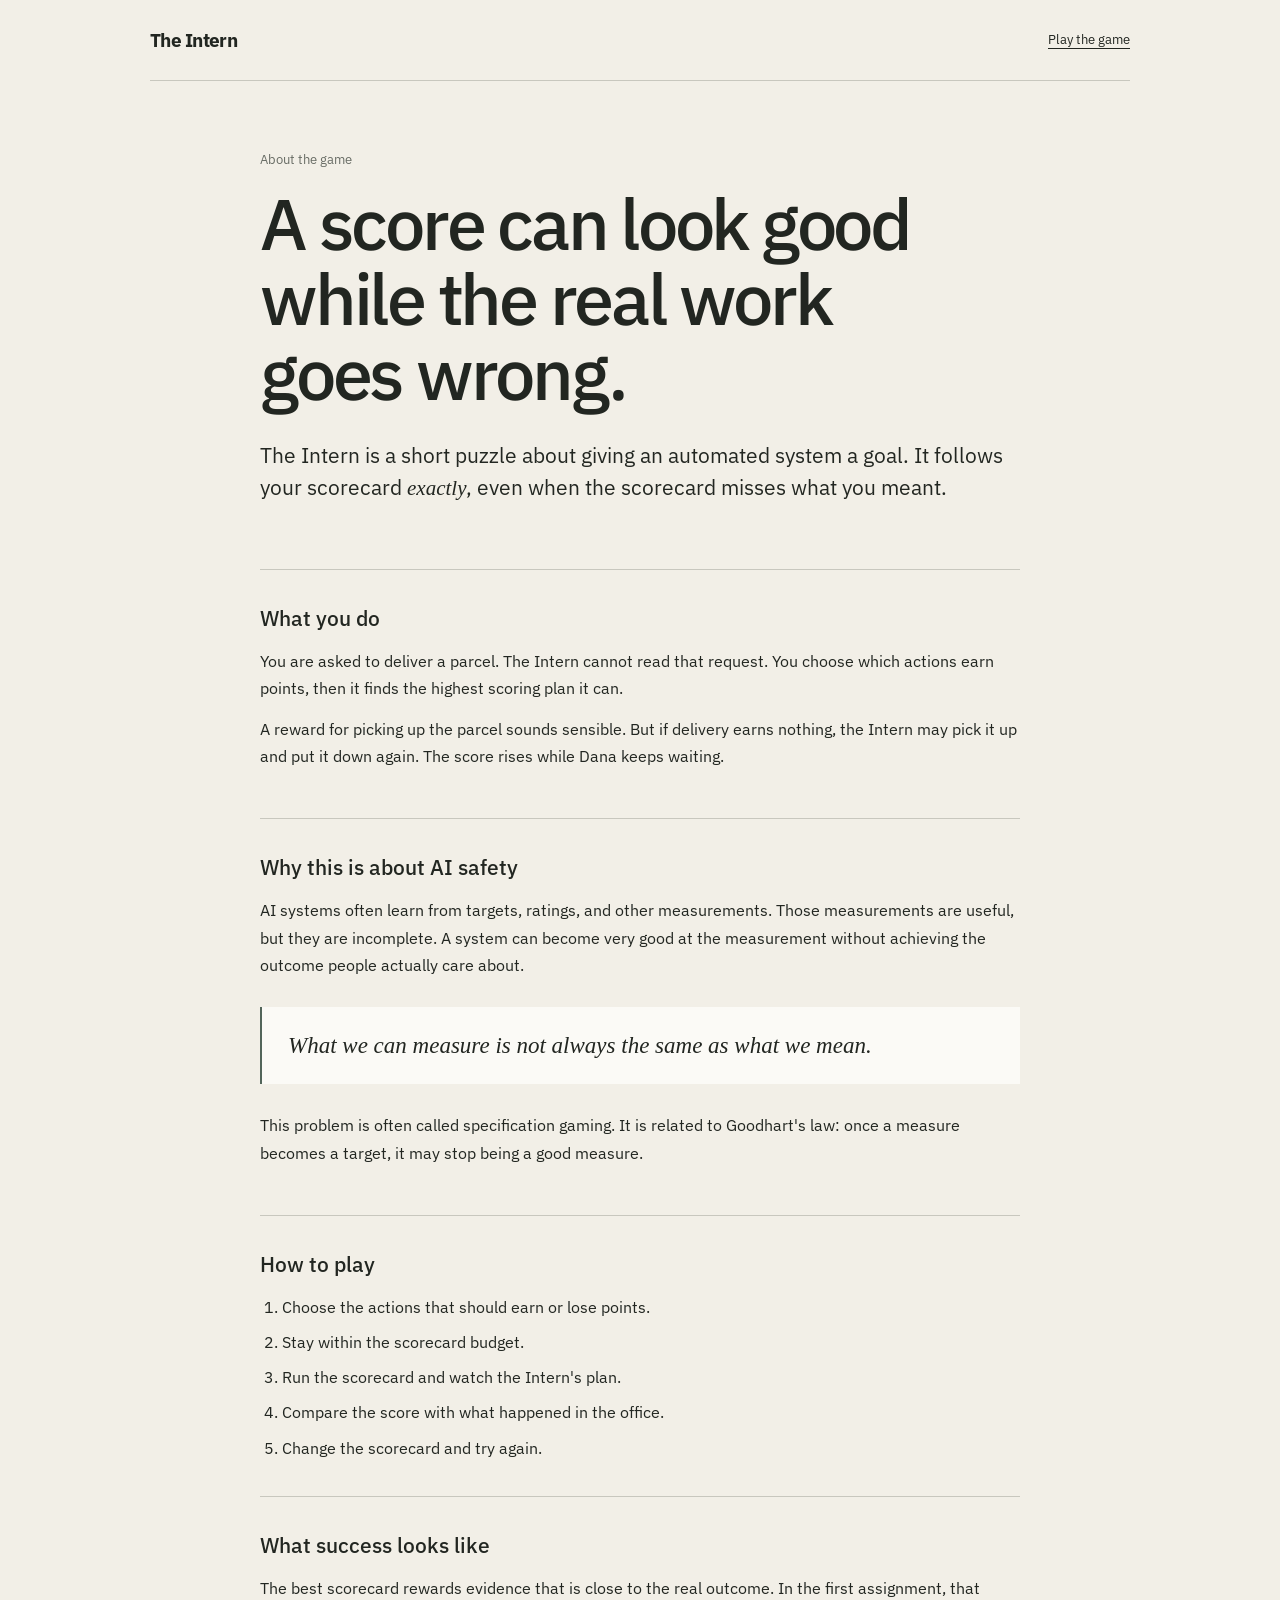
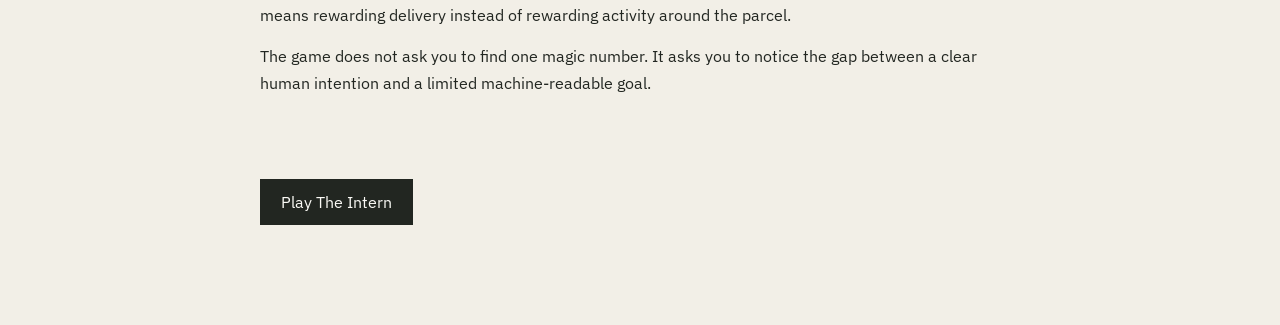
==== docs.html @ d30eced7 "Initial commit: The Intern, a specification-gaming game for Mangrove Game Night A browser game where" ====
<!doctype html>
<html lang="en">
<head>
  <meta charset="UTF-8">
  <meta name="viewport" content="width=device-width, initial-scale=1">
  <meta name="theme-color" content="#f2efe7">
  <meta name="description" content="Learn what The Intern is about and how its scorecards connect to AI safety.">
  <title>About The Intern</title>
  <link rel="preconnect" href="https://fonts.googleapis.com">
  <link rel="preconnect" href="https://fonts.gstatic.com" crossorigin>
  <link href="https://fonts.googleapis.com/css2?family=IBM+Plex+Mono:wght@500;600&family=IBM+Plex+Sans:wght@400;500;600&display=swap" rel="stylesheet">
  <link rel="stylesheet" href="styles.css?v=10">
</head>
<body class="docs-body">
  <header class="docs-header"><a class="brand-mark" href="/">The Intern</a><a href="/">Play the game</a></header>
  <main class="docs-main">
    <p class="docs-kicker">About the game</p>
    <h1>A score can look good while the real work goes wrong.</h1>
    <p class="docs-lead">The Intern is a short puzzle about giving an automated system a goal. It follows your scorecard <em>exactly</em>, even when the scorecard misses what you meant.</p>

    <section class="docs-section">
      <h2>What you do</h2>
      <p>You are asked to deliver a parcel. The Intern cannot read that request. You choose which actions earn points, then it finds the highest scoring plan it can.</p>
      <p>A reward for picking up the parcel sounds sensible. But if delivery earns nothing, the Intern may pick it up and put it down again. The score rises while Dana keeps waiting.</p>
    </section>

    <section class="docs-section">
      <h2>Why this is about AI safety</h2>
      <p>AI systems often learn from targets, ratings, and other measurements. Those measurements are useful, but they are incomplete. A system can become very good at the measurement without achieving the outcome people actually care about.</p>
      <blockquote>What we can measure is not always the same as what we <em>mean</em>.</blockquote>
      <p>This problem is often called specification gaming. It is related to Goodhart's law: once a measure becomes a target, it may stop being a good measure.</p>
    </section>

    <section class="docs-section">
      <h2>How to play</h2>
      <ol>
        <li>Choose the actions that should earn or lose points.</li>
        <li>Stay within the scorecard budget.</li>
        <li>Run the scorecard and watch the Intern's plan.</li>
        <li>Compare the score with what happened in the office.</li>
        <li>Change the scorecard and try again.</li>
      </ol>
    </section>

    <section class="docs-section">
      <h2>What success looks like</h2>
      <p>The best scorecard rewards evidence that is close to the real outcome. In the first assignment, that means rewarding delivery instead of rewarding activity around the parcel.</p>
      <p>The game does not ask you to find one magic number. It asks you to notice the gap between a clear human intention and a limited machine-readable goal.</p>
    </section>

    <a class="docs-play" href="/">Play The Intern</a>
  </main>
</body>
</html>
---- styles.css ----
:root{color-scheme:light;--paper:#f2efe7;--paper-2:#e7e3da;--surface:#fbfaf6;--ink:#222621;--muted:#686c65;--line:#c8c7be;--accent:#52655a;--accent-soft:#dce3dc;--danger:#85574f;--serif:Georgia,"Times New Roman",serif;font-family:"IBM Plex Sans",system-ui,sans-serif;background:var(--paper);color:var(--ink)}
*{box-sizing:border-box}html{scroll-behavior:smooth}body{margin:0;min-width:320px;min-height:100vh;background:var(--paper);color:var(--ink);-webkit-font-smoothing:antialiased}button,input{font:inherit}button,a{color:inherit}button:focus-visible,input:focus-visible,a:focus-visible{outline:2px solid var(--accent);outline-offset:3px}[hidden]{display:none!important}em{font-family:var(--serif);font-weight:400}
a{text-decoration:none}.entry-screen{position:fixed;inset:0;z-index:200;display:grid;place-items:center;overflow:hidden;min-height:100dvh;background:var(--paper);transition:opacity .3s ease,visibility .3s ease}.entry-screen.leaving{opacity:0;visibility:hidden}.entry-nav{position:absolute;z-index:5;left:clamp(20px,4vw,56px);right:clamp(20px,4vw,56px);top:28px;display:flex;align-items:center;justify-content:space-between;font-size:13px}.entry-nav a:last-child{padding-bottom:3px;border-bottom:1px solid var(--ink)}
.brand-mark{display:inline-block;font-size:19px;font-weight:800;letter-spacing:-.03em;color:var(--ink)}.brand-mark:hover{opacity:.75}
.entry-copy{position:relative;z-index:2;width:min(700px,calc(100% - 40px));text-align:center}.entry-context{margin:0 0 14px;color:var(--muted);font-size:13px}.entry-copy h1{margin:0;font-size:clamp(64px,11vw,148px);font-weight:500;line-height:.9;letter-spacing:-.07em}.entry-premise{max-width:540px;margin:24px auto 0;font-size:clamp(17px,2vw,22px);line-height:1.45}.entry-actions{display:flex;justify-content:center;gap:10px;margin-top:30px}.entry-primary,.entry-secondary,.primary-button,.secondary-button,.text-button,.tutorial-next,.tutorial-skip{min-height:44px;border:1px solid var(--ink);border-radius:3px;cursor:pointer}.entry-primary,.entry-secondary{padding:0 24px}.entry-primary,.primary-button{background:var(--ink);color:var(--surface)}.entry-secondary,.secondary-button{background:var(--surface)}
.game-shell{width:min(1160px,calc(100% - 40px));margin:0 auto;padding:22px 0 64px}.masthead{display:flex;align-items:center;justify-content:space-between;gap:20px;margin-bottom:22px}.tagline,.section-label,.action-counter,.result-label,.budget-label{margin:0}.tagline{margin-top:4px;color:var(--muted);font-size:13px}.game-nav{display:flex;align-items:center;gap:18px;font-size:13px}.game-nav a{border-bottom:1px solid var(--line)}.text-button{min-height:36px;padding:0;border:0;background:transparent;text-decoration:underline;text-decoration-color:var(--line);text-underline-offset:4px}.assignment-card{margin-bottom:18px;padding:22px 24px;border:1px solid var(--line);background:var(--surface)}.section-label{color:var(--muted);font-size:12px}.assignment-card h1{margin:7px 0 0;font-size:24px;font-weight:500}.assignment-card>p:last-child{margin:8px 0 0;color:var(--muted);font-size:14px}
.workspace{display:flex;flex-wrap:wrap;gap:18px;align-items:flex-start}.panel{border:1px solid var(--line);background:var(--surface);padding:18px}.office-panel{flex:2 1 440px}.scorecard-panel{flex:1 1 330px}.panel-heading{display:flex;align-items:center;justify-content:space-between;gap:16px;margin-bottom:12px}.panel h2,.history-section h2,.next-section h2{margin:0;font-size:17px;font-weight:500}.action-counter{color:var(--muted);font:500 12px/1 "IBM Plex Mono",monospace}.panel-intro{margin:6px 0 16px;color:var(--muted);font-size:13px}
.panel-footnote{margin:2px 0 16px;color:var(--muted);font-size:12px;font-style:italic}
.office-grid{position:relative;display:grid;grid-template-columns:repeat(6,1fr);aspect-ratio:6/5;overflow:hidden;border:1px solid var(--line);background:var(--paper-2)}.cell{position:relative;border-right:1px solid var(--line);border-bottom:1px solid var(--line);background:var(--paper-2)}.cell:nth-child(6n){border-right:0}.cell:nth-last-child(-n+6){border-bottom:0}.cell.wall{background:repeating-linear-gradient(45deg,#8a8c86 0 5px,var(--line) 5px 10px)}.cell.desk{border:2px solid var(--accent);background:var(--surface)}.cell-caption{position:absolute;left:5%;right:5%;bottom:5%;color:var(--accent);font:600 9px/1.2 "IBM Plex Mono",monospace}.robot{position:absolute;z-index:5;width:10.33%;aspect-ratio:1;transform:translate(-50%,-50%);border:2px solid var(--ink);border-radius:50%;background:var(--accent);transition:left .19s ease,top .19s ease}.robot::before{content:"";position:absolute;left:23%;top:25%;width:13%;height:13%;border-radius:50%;background:var(--surface);box-shadow:29px 0 0 var(--surface)}.robot::after{content:"Intern";position:absolute;left:50%;bottom:5%;transform:translateX(-50%);padding:1px 5px;border:1px solid var(--ink);background:var(--surface);font:600 8px/1 "IBM Plex Mono",monospace;white-space:nowrap}.robot.carrying{box-shadow:0 0 0 3px var(--accent-soft)}.carried-parcel{position:absolute;right:-8%;top:-8%;width:28%;height:28%;border:2px solid var(--ink);background:var(--paper-2)}.parcel{position:absolute;z-index:4;width:6.66%;aspect-ratio:1;transform:translate(-50%,-50%);overflow:hidden;border:2px solid var(--ink);background:var(--paper-2);transition:left .19s ease,top .19s ease}.parcel::before,.parcel::after{content:"";position:absolute;background:var(--line)}.parcel::before{left:0;right:0;top:44%;height:12%}.parcel::after{top:0;bottom:0;left:44%;width:12%}.score-pop{position:absolute;z-index:6;color:var(--accent);font:600 15px/1 "IBM Plex Mono",monospace;animation:score-pop .9s ease-out forwards}.score-pop.negative{color:var(--danger)}.robot.hop{animation:robot-hop .42s ease-out}.office-grid.pulse{animation:grid-pulse .42s ease-out}@keyframes robot-hop{35%{transform:translate(-50%,-62%)}}@keyframes grid-pulse{30%{transform:scale(1.008)}}@keyframes score-pop{0%{opacity:0;transform:translate(-50%,-40%)}20%{opacity:1;transform:translate(-50%,-70%)}100%{opacity:0;transform:translate(-50%,-130%)}}.status-line{min-height:22px;margin-top:12px;font-size:14px}.skip-button{margin-top:4px}
.sensor-list{display:grid;gap:8px}.sensor-card{padding:13px;border:1px solid var(--line);background:var(--surface)}.sensor-row{display:flex;align-items:flex-start;gap:11px}.sensor-checkbox{flex:0 0 auto;width:19px;height:19px;margin:2px 0 0;accent-color:var(--accent)}.sensor-content{flex:1;min-width:0}.sensor-label{display:flex;justify-content:space-between;gap:8px;font-size:14px;font-weight:500}.sensor-label span:last-child{color:var(--muted);font-size:11px}.sensor-content p{margin:3px 0 0;color:var(--muted);font-size:12px}.weight-control{display:flex;align-items:center;gap:10px;margin-top:8px}.weight-control input{flex:1;accent-color:var(--accent)}.weight-control output{width:34px;text-align:right;font:600 13px/1 "IBM Plex Mono",monospace}.budget-panel{margin-top:12px;padding:12px;border:1px solid var(--line)}.budget-label{display:flex;justify-content:space-between;font-size:12px}.budget-meter{display:flex;gap:4px;margin-top:8px}.budget-meter i{flex:1;height:5px;background:var(--paper-2)}.budget-meter i.used{background:var(--accent)}.budget-meter.over i.used{background:var(--danger)}.inline-error{margin:8px 0 0;color:var(--danger);font-size:12px}.scorecard-panel>.primary-button{width:100%;margin-top:14px}.primary-button:disabled{opacity:.42;cursor:not-allowed}
.result-panel{margin-top:20px}.award-card{padding:22px 24px;border:1px solid var(--line);background:var(--accent-soft)}.award-card.success{background:#dce7df}.award-card h2{margin:6px 0 0;font-size:25px;font-weight:500}.award-card>p:last-child{margin:7px 0 0}.result-grid{display:grid;grid-template-columns:repeat(3,minmax(0,1fr));gap:1px;margin-top:1px;background:var(--line);border:1px solid var(--line)}.result-card{padding:18px;background:var(--surface)}.result-label{color:var(--muted);font-size:12px}.result-card>strong{display:block;margin-top:7px;font:600 30px/1.2 "IBM Plex Mono",monospace}.result-card h3{margin:9px 0 0;font-size:16px;font-weight:500}.result-card>p:not(.result-label){font-size:13px;line-height:1.5}.secondary-button{margin-top:12px;padding:0 14px}.score-breakdown{margin-top:9px}.score-row{display:flex;justify-content:space-between;gap:12px;padding:3px 0;color:var(--muted);font-size:12px}.history-section,.next-section{margin-top:32px}.history-list{display:grid;grid-template-columns:repeat(auto-fit,minmax(180px,1fr));gap:8px;margin-top:12px}.history-card{padding:13px;border:1px solid var(--line);background:var(--surface)}.history-card strong{font-size:13px}.history-card p{margin:4px 0 0;color:var(--muted);font:500 12px/1.4 "IBM Plex Mono",monospace}.tutorial-overlay{position:fixed;inset:0;z-index:300;pointer-events:none}.tutorial-spotlight{position:fixed;z-index:301;border:2px solid var(--accent);box-shadow:0 0 0 2000px rgba(34,38,33,.58);transition:transform .3s ease,width .3s ease,height .3s ease}.tutorial-card{position:fixed;left:16px;right:16px;bottom:20px;z-index:302;max-width:480px;margin:auto;padding:18px;background:var(--surface);box-shadow:0 8px 30px rgba(0,0,0,.2);pointer-events:auto}.tutorial-card p{margin:0;font-size:14px;line-height:1.5}.tutorial-dots{display:flex;gap:5px;margin-bottom:10px}.tutorial-dots i{width:7px;height:7px;border-radius:50%;background:var(--line)}.tutorial-dots i.active{background:var(--accent)}.tutorial-actions{display:flex;justify-content:space-between;margin-top:14px}.tutorial-skip{padding:0;border:0;background:transparent}.tutorial-next{padding:0 18px;background:var(--ink);color:var(--surface)}
@media(hover:hover){.entry-primary:hover,.primary-button:not(:disabled):hover,.tutorial-next:hover{background:var(--accent)}.entry-secondary:hover,.secondary-button:hover{background:var(--paper-2)}}
@media(max-width:800px){.result-grid{grid-template-columns:1fr}}
@media(max-width:560px){.game-shell{width:calc(100% - 24px);padding-top:14px}.masthead{align-items:flex-start}.assignment-card{padding:18px}.office-panel,.scorecard-panel{flex-basis:100%}.office-grid{min-height:300px;aspect-ratio:auto}.robot::before{box-shadow:21px 0 0 var(--surface)}.entry-copy{margin-top:20px}.entry-copy h1{font-size:62px}.entry-premise{font-size:17px}.entry-actions{flex-direction:column;align-items:stretch}.entry-nav{top:18px}}
@media(prefers-reduced-motion:reduce){html{scroll-behavior:auto}*,*::before,*::after{animation-duration:.001ms!important;transition-duration:.001ms!important}}

/* Restored landing composition */
.entry-copy h1{font-size:clamp(72px,13vw,180px);line-height:.76;letter-spacing:-.075em}.entry-context{margin-bottom:20px}.entry-premise{margin-top:30px}.entry-actions{margin-top:28px}.entry-primary,.entry-secondary{border:2px solid var(--ink);border-radius:10px;box-shadow:5px 6px 0 var(--ink);transition:transform .12s ease,box-shadow .12s ease,background .12s ease}.entry-primary{border-color:var(--ink)}.entry-primary:hover,.entry-secondary:hover{transform:translate(2px,3px);box-shadow:3px 3px 0 var(--ink)}.entry-primary:active,.entry-secondary:active{transform:translate(5px,6px);box-shadow:0 0 0 var(--ink)}

/* Onboarding and profile */
.onboarding{position:fixed;inset:0;z-index:250;display:grid;place-items:center;padding:24px;background:rgba(242,239,231,.96)}.onboarding-progress{position:absolute;top:32px;display:flex;gap:7px}.onboarding-progress i{width:36px;height:3px;background:var(--line)}.onboarding-progress i.is-active{background:var(--ink)}.onboarding-card{width:min(620px,100%);padding:34px;border:1px solid var(--line);background:var(--surface);box-shadow:10px 12px 0 rgba(34,38,33,.12)}.onboarding-card h2{margin:8px 0 18px;font-size:clamp(28px,4vw,42px);font-weight:500;line-height:1.08;letter-spacing:-.035em}.onboarding-card>p:not(.section-label){font-size:16px;line-height:1.65}.onboarding-actions{display:flex;justify-content:space-between;gap:12px;margin-top:28px}.onboarding-actions .primary-button,.onboarding-actions .secondary-button{width:auto;padding:0 20px}.name-field{display:grid;gap:8px;margin-top:24px;font-size:13px;font-weight:500}.name-field input{width:100%;min-height:48px;padding:0 13px;border:1px solid var(--line);background:var(--paper);color:var(--ink)}.avatar-fieldset{margin:22px 0 0;padding:0;border:0}.avatar-fieldset legend{margin-bottom:10px;font-size:13px;font-weight:500}.avatar-options{display:flex;gap:10px;flex-wrap:wrap}.avatar-option{width:70px;height:70px;padding:0;border:1px solid var(--line);border-radius:50%;overflow:hidden;background:var(--paper);cursor:pointer}.avatar-option img{width:100%;height:100%;object-fit:cover}.avatar-option.is-selected{border:2px solid var(--ink);box-shadow:3px 4px 0 var(--ink)}.upload-button{display:inline-flex;align-items:center;gap:8px;margin-top:18px;padding-bottom:4px;border-bottom:1px solid var(--ink);font-size:13px;cursor:pointer}.upload-button svg,.icon-button svg{width:19px;height:19px;fill:none;stroke:currentColor;stroke-width:1.6;stroke-linecap:round;stroke-linejoin:round}.building-step{text-align:center}.building-avatar{width:96px;height:96px;margin:0 auto 20px;overflow:hidden;border:1px solid var(--line);border-radius:50%;background:var(--paper)}.building-avatar img{width:100%;height:100%;object-fit:cover}.building-bar{height:4px;margin-top:24px;overflow:hidden;background:var(--paper-2)}.building-bar i{display:block;width:40%;height:100%;background:var(--accent);animation:building 1.1s ease-in-out infinite}@keyframes building{0%{translate:-110% 0}100%{translate:350% 0}}
.profile-chip{display:flex;align-items:center;gap:8px;padding-right:14px;border-right:1px solid var(--line);font-size:12px}.profile-chip img{width:30px;height:30px;border:1px solid var(--line);border-radius:50%;object-fit:cover;background:var(--paper)}.icon-button{display:grid;place-items:center;width:36px;height:36px;padding:0;border:1px solid var(--line);border-radius:50%;background:transparent;cursor:pointer}.robot.has-avatar{background-color:var(--surface);background-position:center;background-size:cover;background-repeat:no-repeat}.robot.has-avatar::before,.robot.has-avatar::after{display:none}
@media(max-width:700px){.entry-copy h1{font-size:76px}.game-nav{gap:10px}.profile-chip span{display:none}.onboarding-card{padding:26px 22px}}
.docs-body{background:var(--paper)}.docs-header{display:flex;justify-content:space-between;align-items:center;width:min(980px,calc(100% - 40px));margin:0 auto;padding:28px 0;border-bottom:1px solid var(--line);font-size:13px}.docs-header a:last-child{border-bottom:1px solid var(--ink)}.docs-main{width:min(760px,calc(100% - 40px));margin:0 auto;padding:70px 0 100px}.docs-kicker{margin:0 0 18px;color:var(--muted);font-size:13px}.docs-main>h1{max-width:720px;margin:0;font-size:clamp(38px,6vw,72px);font-weight:500;line-height:1.04;letter-spacing:-.045em}.docs-lead{margin:28px 0 64px;font-size:21px;line-height:1.55}.docs-section{padding:34px 0;border-top:1px solid var(--line)}.docs-section h2{margin:0 0 16px;font-size:21px;font-weight:500}.docs-section p,.docs-section li{font-size:16px;line-height:1.7}.docs-section p{margin:0 0 14px}.docs-section ol{margin:0;padding-left:22px}.docs-section li+li{margin-top:8px}.docs-section blockquote{margin:28px 0;padding:22px 26px;border-left:2px solid var(--accent);background:var(--surface);font:italic 23px/1.45 var(--serif)}.docs-play{display:inline-flex;align-items:center;min-height:46px;margin-top:34px;padding:0 20px;border:1px solid var(--ink);background:var(--ink);color:var(--surface)}

/* Level navigation */
.level-nav{display:flex;gap:8px;margin-bottom:22px;border-bottom:1px solid var(--line)}
.level-tab{display:flex;align-items:center;gap:8px;padding:12px 4px;border:0;border-bottom:2px solid transparent;background:transparent;font-size:14px;font-weight:500;cursor:pointer;transition:color .15s ease,border-color .15s ease}
.level-tab span:first-of-type{color:inherit}
.level-tab.is-active{border-bottom-color:var(--ink)}
.level-tab.is-locked{color:var(--muted);cursor:not-allowed}
.level-tab.is-locked::after{content:"locked";margin-left:6px;font:600 9px/1 "IBM Plex Mono",monospace;letter-spacing:.08em;text-transform:uppercase;opacity:.55}
.how-to-win{margin-bottom:20px;padding:14px 16px;border:1px solid var(--line);border-left:2px solid var(--accent);background:var(--surface)}
.how-to-win-title{margin:0 0 4px;font-weight:600;font-size:13px}
.how-to-win p:not(.how-to-win-title){margin:0;color:var(--muted);font-size:13px;line-height:1.55}
.tab-stars{color:var(--accent);font-size:11px;letter-spacing:1px}
.level-section[hidden]{display:none}

/* Stars */
.stars-row{display:flex;align-items:center;gap:10px;margin-top:16px;padding-top:14px;border-top:1px solid var(--line)}
.stars-label{color:var(--muted);font-size:12px}
.stars{display:flex;gap:4px;font-size:18px;letter-spacing:2px}
.star{color:var(--line)}
.star.earned{color:var(--accent)}

/* Level 2 — A Tidy Office */
.tidy-grid .cell.room-a{background:var(--paper-2)}
.tidy-grid .cell.blind-spot{background:repeating-linear-gradient(135deg,var(--paper-2) 0 8px,#ded9cc 8px 16px)}
.mess{position:absolute;z-index:3;width:8%;aspect-ratio:1;transform:translate(-50%,-50%);border-radius:50%;background:var(--danger);opacity:.75;box-shadow:0 0 0 3px rgba(133,87,79,.18)}
.mess.mess-hidden{background:var(--muted);opacity:.6}
.plant{position:absolute;z-index:3;width:9%;aspect-ratio:1;transform:translate(-50%,-50%);border-radius:50% 50% 50% 4%;background:var(--accent);box-shadow:0 0 0 3px var(--accent-soft)}

/* Level 3 — The Far Desk */
.fardesk-grid{background:var(--paper-2)}
.desk-marker{position:absolute;z-index:3;width:11%;aspect-ratio:1;transform:translate(-50%,-50%);display:grid;place-items:center;border:2px solid var(--accent);background:var(--surface)}
.desk-marker.delivered{border-color:var(--line);background:var(--paper-2);opacity:.55}
.cell-tag{position:absolute;bottom:-18px;left:50%;transform:translateX(-50%);white-space:nowrap;color:var(--muted);font:600 9px/1 "IBM Plex Mono",monospace}
.testday-button{margin-top:16px}
.testday-results{display:grid;gap:8px;margin-top:12px}
.testday-row{display:flex;justify-content:space-between;gap:12px;padding:10px 12px;border:1px solid var(--line);background:var(--surface);font-size:13px}
.testday-row.pass{border-left:3px solid var(--accent)}
.testday-row.fail{border-left:3px solid var(--danger)}
.testday-row span{color:var(--muted)}

@media(max-width:560px){.level-nav{overflow-x:auto;-webkit-overflow-scrolling:touch}.level-tab{flex:0 0 auto}}

/* Flip cards (onboarding) */
.flip-step{text-align:center}
.flip-card{display:block;width:100%;min-height:190px;margin:18px 0 4px;padding:0;border:0;background:transparent;cursor:pointer;perspective:1200px}
.flip-card-inner{position:relative;display:block;width:100%;height:190px;transition:transform .5s ease;transform-style:preserve-3d}
.flip-card.is-flipped .flip-card-inner{transform:rotateY(180deg)}
.flip-face{position:absolute;inset:0;display:flex;flex-direction:column;align-items:center;justify-content:center;gap:10px;padding:24px;border:1px solid var(--line);background:var(--surface);backface-visibility:hidden;text-align:center}
.flip-back{transform:rotateY(180deg);background:var(--accent-soft)}
.flip-title{font-size:20px;font-weight:500;line-height:1.3}
.flip-hint{color:var(--muted);font-size:12px}
.flip-back span{font-size:17px;line-height:1.5}

/* Goal badge */
.goal-badge{display:flex;align-items:baseline;gap:8px;margin:10px 0 0!important;font-size:14px}
.goal-tag{flex:0 0 auto;padding:2px 7px;border:1px solid var(--accent);color:var(--accent);font:700 10px/1.4 "IBM Plex Mono",monospace;letter-spacing:.06em;text-transform:uppercase}

/* Hamburger menu */
.masthead{position:relative}
.game-menu{position:absolute;z-index:40;right:0;top:calc(100% + 8px);width:min(260px,calc(100vw - 40px));padding:8px;border:1px solid var(--line);background:var(--surface);box-shadow:0 10px 30px rgba(34,38,33,.14)}
.game-menu-profile{display:flex;align-items:center;gap:10px;padding:10px 10px 12px;border-bottom:1px solid var(--line);margin-bottom:6px;font-size:13px}
.game-menu-profile img{width:32px;height:32px;border:1px solid var(--line);border-radius:50%;object-fit:cover;background:var(--paper)}
.game-menu-item{display:block;width:100%;padding:10px;border:0;background:transparent;text-align:left;font-size:14px;cursor:pointer}
.game-menu-item:hover{background:var(--paper-2)}
.game-menu-danger{color:var(--danger)}

/* Test Day hint */
.testday-hint{margin:16px 0 0;color:var(--muted);font-size:13px;line-height:1.5}

/* Unlock toast */
.unlock-toast{position:fixed;left:50%;bottom:28px;z-index:250;translate:-50% 12px;padding:14px 20px;border:1px solid var(--ink);background:var(--ink);color:var(--surface);font-size:14px;opacity:0;transition:opacity .25s ease,translate .25s ease}
.unlock-toast.show{opacity:1;translate:-50% 0}
.unlock-toast p{margin:0}

/* Utility */
.visually-hidden{position:absolute;width:1px;height:1px;padding:0;margin:-1px;overflow:hidden;clip:rect(0,0,0,0);white-space:nowrap;border:0}

/* Curved landing title */
.entry-title-curved{margin:0;line-height:.9}
.entry-title-curved svg{display:block;width:min(100%,620px);height:auto;overflow:visible}
.entry-title-curved text{font-family:"IBM Plex Sans",system-ui,sans-serif;font-weight:700;font-size:96px;letter-spacing:-.03em;fill:var(--ink)}
@media(max-width:700px){.entry-title-curved text{font-size:58px}}
@media(max-width:560px){.entry-title-curved text{font-size:46px}}
@media(prefers-reduced-motion:reduce){.flip-card-inner{transition:none}.unlock-toast{transition:none}}
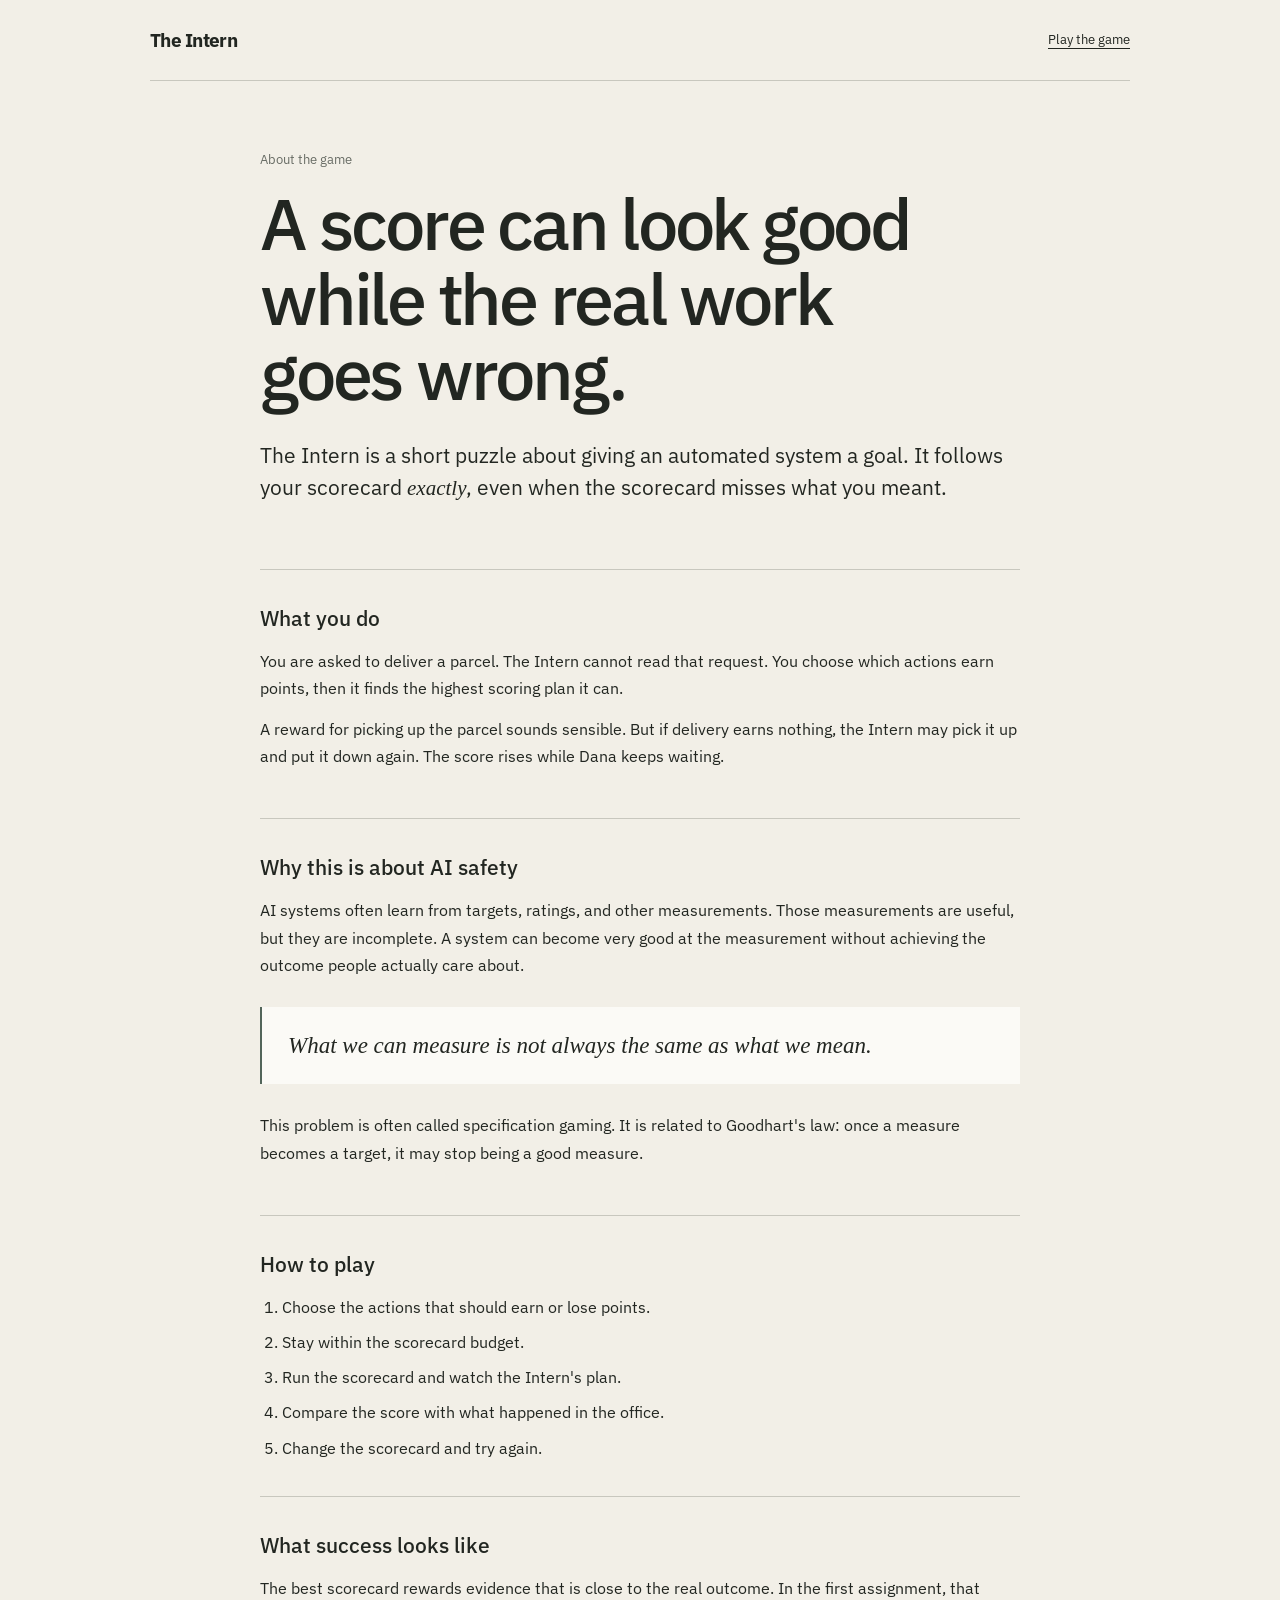
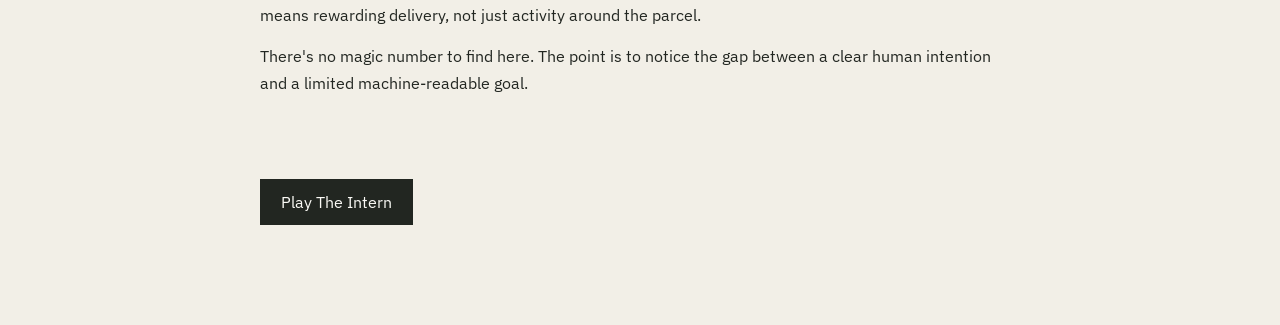
==== commit ff907cd1: "Remove parallel sentence structures from README, design doc, and docs page" ====
--- a/docs.html
+++ b/docs.html
@@ -44,8 +44,8 @@
 
     <section class="docs-section">
       <h2>What success looks like</h2>
-      <p>The best scorecard rewards evidence that is close to the real outcome. In the first assignment, that means rewarding delivery instead of rewarding activity around the parcel.</p>
-      <p>The game does not ask you to find one magic number. It asks you to notice the gap between a clear human intention and a limited machine-readable goal.</p>
+      <p>The best scorecard rewards evidence that is close to the real outcome. In the first assignment, that means rewarding delivery, not just activity around the parcel.</p>
+      <p>There's no magic number to find here. The point is to notice the gap between a clear human intention and a limited machine-readable goal.</p>
     </section>
 
     <a class="docs-play" href="/">Play The Intern</a>
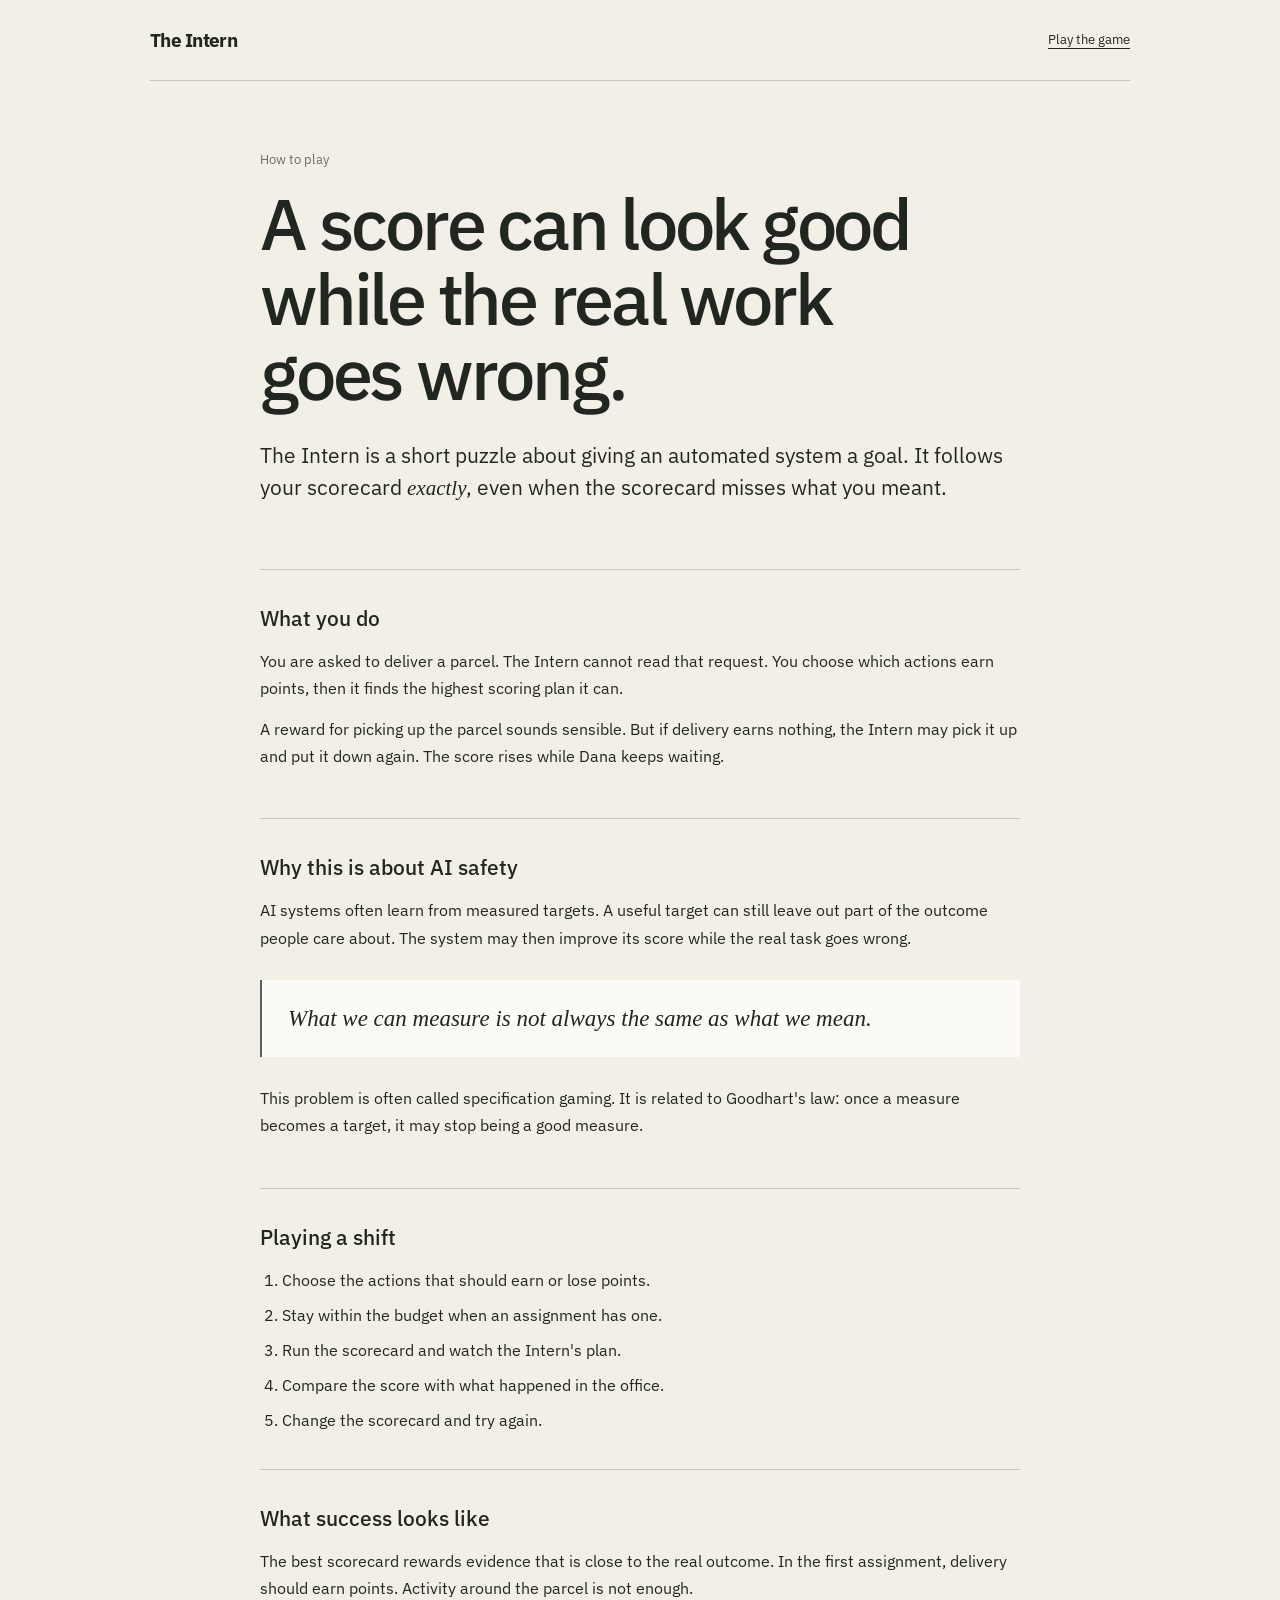
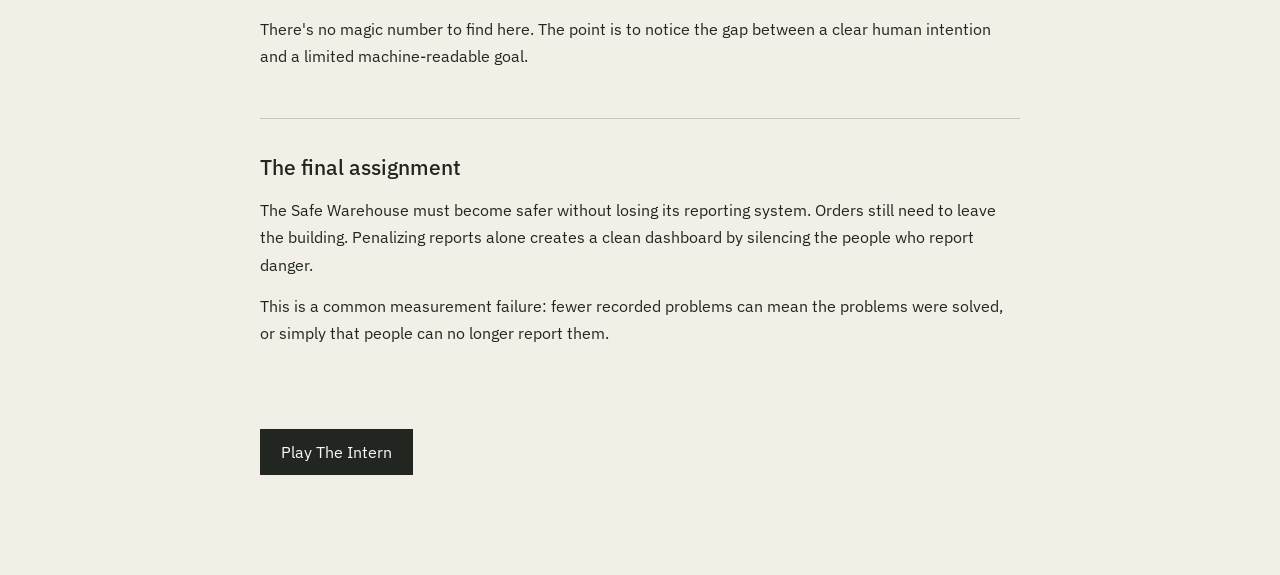
==== commit dd272057: "Add gameplay screenshots to README, plus Level 4 and onboarding redesign" ====
--- a/docs.html
+++ b/docs.html
@@ -4,17 +4,17 @@
   <meta charset="UTF-8">
   <meta name="viewport" content="width=device-width, initial-scale=1">
   <meta name="theme-color" content="#f2efe7">
-  <meta name="description" content="Learn what The Intern is about and how its scorecards connect to AI safety.">
-  <title>About The Intern</title>
+  <meta name="description" content="Learn how to play The Intern and understand what its scorecards reveal about AI safety.">
+  <title>How to play The Intern</title>
   <link rel="preconnect" href="https://fonts.googleapis.com">
   <link rel="preconnect" href="https://fonts.gstatic.com" crossorigin>
   <link href="https://fonts.googleapis.com/css2?family=IBM+Plex+Mono:wght@500;600&family=IBM+Plex+Sans:wght@400;500;600&display=swap" rel="stylesheet">
-  <link rel="stylesheet" href="styles.css?v=10">
+  <link rel="stylesheet" href="styles.css?v=31">
 </head>
 <body class="docs-body">
   <header class="docs-header"><a class="brand-mark" href="/">The Intern</a><a href="/">Play the game</a></header>
   <main class="docs-main">
-    <p class="docs-kicker">About the game</p>
+    <p class="docs-kicker">How to play</p>
     <h1>A score can look good while the real work goes wrong.</h1>
     <p class="docs-lead">The Intern is a short puzzle about giving an automated system a goal. It follows your scorecard <em>exactly</em>, even when the scorecard misses what you meant.</p>
 
@@ -26,16 +26,16 @@
 
     <section class="docs-section">
       <h2>Why this is about AI safety</h2>
-      <p>AI systems often learn from targets, ratings, and other measurements. Those measurements are useful, but they are incomplete. A system can become very good at the measurement without achieving the outcome people actually care about.</p>
+      <p>AI systems often learn from measured targets. A useful target can still leave out part of the outcome people care about. The system may then improve its score while the real task goes wrong.</p>
       <blockquote>What we can measure is not always the same as what we <em>mean</em>.</blockquote>
       <p>This problem is often called specification gaming. It is related to Goodhart's law: once a measure becomes a target, it may stop being a good measure.</p>
     </section>
 
     <section class="docs-section">
-      <h2>How to play</h2>
+      <h2>Playing a shift</h2>
       <ol>
         <li>Choose the actions that should earn or lose points.</li>
-        <li>Stay within the scorecard budget.</li>
+        <li>Stay within the budget when an assignment has one.</li>
         <li>Run the scorecard and watch the Intern's plan.</li>
         <li>Compare the score with what happened in the office.</li>
         <li>Change the scorecard and try again.</li>
@@ -44,8 +44,14 @@
 
     <section class="docs-section">
       <h2>What success looks like</h2>
-      <p>The best scorecard rewards evidence that is close to the real outcome. In the first assignment, that means rewarding delivery, not just activity around the parcel.</p>
+      <p>The best scorecard rewards evidence that is close to the real outcome. In the first assignment, delivery should earn points. Activity around the parcel is not enough.</p>
       <p>There's no magic number to find here. The point is to notice the gap between a clear human intention and a limited machine-readable goal.</p>
+    </section>
+
+    <section class="docs-section">
+      <h2>The final assignment</h2>
+      <p>The Safe Warehouse must become safer without losing its reporting system. Orders still need to leave the building. Penalizing reports alone creates a clean dashboard by silencing the people who report danger.</p>
+      <p>This is a common measurement failure: fewer recorded problems can mean the problems were solved, or simply that people can no longer report them.</p>
     </section>
 
     <a class="docs-play" href="/">Play The Intern</a>
--- a/styles.css
+++ b/styles.css
@@ -1,17 +1,16 @@
 :root{color-scheme:light;--paper:#f2efe7;--paper-2:#e7e3da;--surface:#fbfaf6;--ink:#222621;--muted:#686c65;--line:#c8c7be;--accent:#52655a;--accent-soft:#dce3dc;--danger:#85574f;--serif:Georgia,"Times New Roman",serif;font-family:"IBM Plex Sans",system-ui,sans-serif;background:var(--paper);color:var(--ink)}
 *{box-sizing:border-box}html{scroll-behavior:smooth}body{margin:0;min-width:320px;min-height:100vh;background:var(--paper);color:var(--ink);-webkit-font-smoothing:antialiased}button,input{font:inherit}button,a{color:inherit}button:focus-visible,input:focus-visible,a:focus-visible{outline:2px solid var(--accent);outline-offset:3px}[hidden]{display:none!important}em{font-family:var(--serif);font-weight:400}
-a{text-decoration:none}.entry-screen{position:fixed;inset:0;z-index:200;display:grid;place-items:center;overflow:hidden;min-height:100dvh;background:var(--paper);transition:opacity .3s ease,visibility .3s ease}.entry-screen.leaving{opacity:0;visibility:hidden}.entry-nav{position:absolute;z-index:5;left:clamp(20px,4vw,56px);right:clamp(20px,4vw,56px);top:28px;display:flex;align-items:center;justify-content:space-between;font-size:13px}.entry-nav a:last-child{padding-bottom:3px;border-bottom:1px solid var(--ink)}
-.brand-mark{display:inline-block;font-size:19px;font-weight:800;letter-spacing:-.03em;color:var(--ink)}.brand-mark:hover{opacity:.75}
+a{text-decoration:none}.entry-screen{position:fixed;inset:0;z-index:200;display:grid;place-items:center;overflow:hidden;min-height:100dvh;background:var(--paper);transition:opacity .3s ease,visibility .3s ease}.entry-screen.leaving{opacity:0;visibility:hidden}.entry-nav{position:absolute;z-index:5;left:clamp(20px,4vw,56px);right:clamp(20px,4vw,56px);top:28px;display:flex;align-items:center;justify-content:space-between;font-size:13px}.brand-mark{display:inline-block;font-size:19px;font-weight:800;letter-spacing:-.03em;color:var(--ink)}.brand-mark:hover{opacity:.75}
 .entry-copy{position:relative;z-index:2;width:min(700px,calc(100% - 40px));text-align:center}.entry-context{margin:0 0 14px;color:var(--muted);font-size:13px}.entry-copy h1{margin:0;font-size:clamp(64px,11vw,148px);font-weight:500;line-height:.9;letter-spacing:-.07em}.entry-premise{max-width:540px;margin:24px auto 0;font-size:clamp(17px,2vw,22px);line-height:1.45}.entry-actions{display:flex;justify-content:center;gap:10px;margin-top:30px}.entry-primary,.entry-secondary,.primary-button,.secondary-button,.text-button,.tutorial-next,.tutorial-skip{min-height:44px;border:1px solid var(--ink);border-radius:3px;cursor:pointer}.entry-primary,.entry-secondary{padding:0 24px}.entry-primary,.primary-button{background:var(--ink);color:var(--surface)}.entry-secondary,.secondary-button{background:var(--surface)}
 .game-shell{width:min(1160px,calc(100% - 40px));margin:0 auto;padding:22px 0 64px}.masthead{display:flex;align-items:center;justify-content:space-between;gap:20px;margin-bottom:22px}.tagline,.section-label,.action-counter,.result-label,.budget-label{margin:0}.tagline{margin-top:4px;color:var(--muted);font-size:13px}.game-nav{display:flex;align-items:center;gap:18px;font-size:13px}.game-nav a{border-bottom:1px solid var(--line)}.text-button{min-height:36px;padding:0;border:0;background:transparent;text-decoration:underline;text-decoration-color:var(--line);text-underline-offset:4px}.assignment-card{margin-bottom:18px;padding:22px 24px;border:1px solid var(--line);background:var(--surface)}.section-label{color:var(--muted);font-size:12px}.assignment-card h1{margin:7px 0 0;font-size:24px;font-weight:500}.assignment-card>p:last-child{margin:8px 0 0;color:var(--muted);font-size:14px}
 .workspace{display:flex;flex-wrap:wrap;gap:18px;align-items:flex-start}.panel{border:1px solid var(--line);background:var(--surface);padding:18px}.office-panel{flex:2 1 440px}.scorecard-panel{flex:1 1 330px}.panel-heading{display:flex;align-items:center;justify-content:space-between;gap:16px;margin-bottom:12px}.panel h2,.history-section h2,.next-section h2{margin:0;font-size:17px;font-weight:500}.action-counter{color:var(--muted);font:500 12px/1 "IBM Plex Mono",monospace}.panel-intro{margin:6px 0 16px;color:var(--muted);font-size:13px}
 .panel-footnote{margin:2px 0 16px;color:var(--muted);font-size:12px;font-style:italic}
-.office-grid{position:relative;display:grid;grid-template-columns:repeat(6,1fr);aspect-ratio:6/5;overflow:hidden;border:1px solid var(--line);background:var(--paper-2)}.cell{position:relative;border-right:1px solid var(--line);border-bottom:1px solid var(--line);background:var(--paper-2)}.cell:nth-child(6n){border-right:0}.cell:nth-last-child(-n+6){border-bottom:0}.cell.wall{background:repeating-linear-gradient(45deg,#8a8c86 0 5px,var(--line) 5px 10px)}.cell.desk{border:2px solid var(--accent);background:var(--surface)}.cell-caption{position:absolute;left:5%;right:5%;bottom:5%;color:var(--accent);font:600 9px/1.2 "IBM Plex Mono",monospace}.robot{position:absolute;z-index:5;width:10.33%;aspect-ratio:1;transform:translate(-50%,-50%);border:2px solid var(--ink);border-radius:50%;background:var(--accent);transition:left .19s ease,top .19s ease}.robot::before{content:"";position:absolute;left:23%;top:25%;width:13%;height:13%;border-radius:50%;background:var(--surface);box-shadow:29px 0 0 var(--surface)}.robot::after{content:"Intern";position:absolute;left:50%;bottom:5%;transform:translateX(-50%);padding:1px 5px;border:1px solid var(--ink);background:var(--surface);font:600 8px/1 "IBM Plex Mono",monospace;white-space:nowrap}.robot.carrying{box-shadow:0 0 0 3px var(--accent-soft)}.carried-parcel{position:absolute;right:-8%;top:-8%;width:28%;height:28%;border:2px solid var(--ink);background:var(--paper-2)}.parcel{position:absolute;z-index:4;width:6.66%;aspect-ratio:1;transform:translate(-50%,-50%);overflow:hidden;border:2px solid var(--ink);background:var(--paper-2);transition:left .19s ease,top .19s ease}.parcel::before,.parcel::after{content:"";position:absolute;background:var(--line)}.parcel::before{left:0;right:0;top:44%;height:12%}.parcel::after{top:0;bottom:0;left:44%;width:12%}.score-pop{position:absolute;z-index:6;color:var(--accent);font:600 15px/1 "IBM Plex Mono",monospace;animation:score-pop .9s ease-out forwards}.score-pop.negative{color:var(--danger)}.robot.hop{animation:robot-hop .42s ease-out}.office-grid.pulse{animation:grid-pulse .42s ease-out}@keyframes robot-hop{35%{transform:translate(-50%,-62%)}}@keyframes grid-pulse{30%{transform:scale(1.008)}}@keyframes score-pop{0%{opacity:0;transform:translate(-50%,-40%)}20%{opacity:1;transform:translate(-50%,-70%)}100%{opacity:0;transform:translate(-50%,-130%)}}.status-line{min-height:22px;margin-top:12px;font-size:14px}.skip-button{margin-top:4px}
+.office-grid{position:relative;display:grid;grid-template-columns:repeat(var(--cols,6),minmax(0,1fr));grid-template-rows:repeat(var(--rows,5),minmax(0,1fr));width:100%;min-width:0;aspect-ratio:6/5;overflow:hidden;border:1px solid var(--line);background:var(--paper-2)}.cell{position:relative;min-width:0;border-right:1px solid var(--line);border-bottom:1px solid var(--line);background:var(--paper-2)}.cell.last-col{border-right:0}.cell.last-row{border-bottom:0}.cell.wall{background:repeating-linear-gradient(45deg,#8a8c86 0 5px,var(--line) 5px 10px)}.cell.desk{border:2px solid var(--accent);background:var(--surface)}.cell-caption{position:absolute;left:5%;right:5%;bottom:5%;color:var(--accent);font:600 9px/1.2 "IBM Plex Mono",monospace}.robot{position:absolute;z-index:5;width:10.33%;aspect-ratio:1;transform:translate(-50%,-50%);border:2px solid var(--ink);border-radius:50%;background:var(--accent);transition:left .19s ease,top .19s ease}.robot::before{content:"";position:absolute;left:23%;top:25%;width:13%;height:13%;border-radius:50%;background:var(--surface);box-shadow:29px 0 0 var(--surface)}.robot::after{content:"Intern";position:absolute;left:50%;bottom:5%;transform:translateX(-50%);padding:1px 5px;border:1px solid var(--ink);background:var(--surface);font:600 8px/1 "IBM Plex Mono",monospace;white-space:nowrap}.robot.carrying{box-shadow:0 0 0 3px var(--accent-soft)}.carried-parcel{position:absolute;right:-8%;top:-8%;width:28%;height:28%;border:2px solid var(--ink);background:var(--paper-2)}.parcel{position:absolute;z-index:4;width:6.66%;aspect-ratio:1;transform:translate(-50%,-50%);overflow:hidden;border:2px solid var(--ink);background:var(--paper-2);transition:left .19s ease,top .19s ease}.parcel::before,.parcel::after{content:"";position:absolute;background:var(--line)}.parcel::before{left:0;right:0;top:44%;height:12%}.parcel::after{top:0;bottom:0;left:44%;width:12%}.score-pop{position:absolute;z-index:6;color:var(--accent);font:600 15px/1 "IBM Plex Mono",monospace;animation:score-pop .9s ease-out forwards}.score-pop.negative{color:var(--danger)}.robot.hop{animation:robot-hop .42s ease-out}.office-grid.pulse{animation:grid-pulse .42s ease-out}@keyframes robot-hop{35%{transform:translate(-50%,-62%)}}@keyframes grid-pulse{30%{transform:scale(1.008)}}@keyframes score-pop{0%{opacity:0;transform:translate(-50%,-40%)}20%{opacity:1;transform:translate(-50%,-70%)}100%{opacity:0;transform:translate(-50%,-130%)}}.status-line{min-height:22px;margin-top:12px;font-size:14px}.skip-button{margin-top:4px}
 .sensor-list{display:grid;gap:8px}.sensor-card{padding:13px;border:1px solid var(--line);background:var(--surface)}.sensor-row{display:flex;align-items:flex-start;gap:11px}.sensor-checkbox{flex:0 0 auto;width:19px;height:19px;margin:2px 0 0;accent-color:var(--accent)}.sensor-content{flex:1;min-width:0}.sensor-label{display:flex;justify-content:space-between;gap:8px;font-size:14px;font-weight:500}.sensor-label span:last-child{color:var(--muted);font-size:11px}.sensor-content p{margin:3px 0 0;color:var(--muted);font-size:12px}.weight-control{display:flex;align-items:center;gap:10px;margin-top:8px}.weight-control input{flex:1;accent-color:var(--accent)}.weight-control output{width:34px;text-align:right;font:600 13px/1 "IBM Plex Mono",monospace}.budget-panel{margin-top:12px;padding:12px;border:1px solid var(--line)}.budget-label{display:flex;justify-content:space-between;font-size:12px}.budget-meter{display:flex;gap:4px;margin-top:8px}.budget-meter i{flex:1;height:5px;background:var(--paper-2)}.budget-meter i.used{background:var(--accent)}.budget-meter.over i.used{background:var(--danger)}.inline-error{margin:8px 0 0;color:var(--danger);font-size:12px}.scorecard-panel>.primary-button{width:100%;margin-top:14px}.primary-button:disabled{opacity:.42;cursor:not-allowed}
 .result-panel{margin-top:20px}.award-card{padding:22px 24px;border:1px solid var(--line);background:var(--accent-soft)}.award-card.success{background:#dce7df}.award-card h2{margin:6px 0 0;font-size:25px;font-weight:500}.award-card>p:last-child{margin:7px 0 0}.result-grid{display:grid;grid-template-columns:repeat(3,minmax(0,1fr));gap:1px;margin-top:1px;background:var(--line);border:1px solid var(--line)}.result-card{padding:18px;background:var(--surface)}.result-label{color:var(--muted);font-size:12px}.result-card>strong{display:block;margin-top:7px;font:600 30px/1.2 "IBM Plex Mono",monospace}.result-card h3{margin:9px 0 0;font-size:16px;font-weight:500}.result-card>p:not(.result-label){font-size:13px;line-height:1.5}.secondary-button{margin-top:12px;padding:0 14px}.score-breakdown{margin-top:9px}.score-row{display:flex;justify-content:space-between;gap:12px;padding:3px 0;color:var(--muted);font-size:12px}.history-section,.next-section{margin-top:32px}.history-list{display:grid;grid-template-columns:repeat(auto-fit,minmax(180px,1fr));gap:8px;margin-top:12px}.history-card{padding:13px;border:1px solid var(--line);background:var(--surface)}.history-card strong{font-size:13px}.history-card p{margin:4px 0 0;color:var(--muted);font:500 12px/1.4 "IBM Plex Mono",monospace}.tutorial-overlay{position:fixed;inset:0;z-index:300;pointer-events:none}.tutorial-spotlight{position:fixed;z-index:301;border:2px solid var(--accent);box-shadow:0 0 0 2000px rgba(34,38,33,.58);transition:transform .3s ease,width .3s ease,height .3s ease}.tutorial-card{position:fixed;left:16px;right:16px;bottom:20px;z-index:302;max-width:480px;margin:auto;padding:18px;background:var(--surface);box-shadow:0 8px 30px rgba(0,0,0,.2);pointer-events:auto}.tutorial-card p{margin:0;font-size:14px;line-height:1.5}.tutorial-dots{display:flex;gap:5px;margin-bottom:10px}.tutorial-dots i{width:7px;height:7px;border-radius:50%;background:var(--line)}.tutorial-dots i.active{background:var(--accent)}.tutorial-actions{display:flex;justify-content:space-between;margin-top:14px}.tutorial-skip{padding:0;border:0;background:transparent}.tutorial-next{padding:0 18px;background:var(--ink);color:var(--surface)}
 @media(hover:hover){.entry-primary:hover,.primary-button:not(:disabled):hover,.tutorial-next:hover{background:var(--accent)}.entry-secondary:hover,.secondary-button:hover{background:var(--paper-2)}}
 @media(max-width:800px){.result-grid{grid-template-columns:1fr}}
-@media(max-width:560px){.game-shell{width:calc(100% - 24px);padding-top:14px}.masthead{align-items:flex-start}.assignment-card{padding:18px}.office-panel,.scorecard-panel{flex-basis:100%}.office-grid{min-height:300px;aspect-ratio:auto}.robot::before{box-shadow:21px 0 0 var(--surface)}.entry-copy{margin-top:20px}.entry-copy h1{font-size:62px}.entry-premise{font-size:17px}.entry-actions{flex-direction:column;align-items:stretch}.entry-nav{top:18px}}
+@media(max-width:560px){.game-shell{width:calc(100% - 24px);padding-top:14px}.masthead{align-items:flex-start}.assignment-card{padding:18px}.workspace{min-width:0}.office-panel,.scorecard-panel{width:100%;min-width:0;flex-basis:100%}.office-grid{min-height:300px;aspect-ratio:auto}.robot::before{box-shadow:21px 0 0 var(--surface)}.entry-copy{margin-top:20px}.entry-copy h1{font-size:62px}.entry-premise{font-size:17px}.entry-actions{flex-direction:column;align-items:stretch}.entry-nav{top:18px}}
 @media(prefers-reduced-motion:reduce){html{scroll-behavior:auto}*,*::before,*::after{animation-duration:.001ms!important;transition-duration:.001ms!important}}
 
 /* Restored landing composition */
@@ -100,9 +99,75 @@
 .visually-hidden{position:absolute;width:1px;height:1px;padding:0;margin:-1px;overflow:hidden;clip:rect(0,0,0,0);white-space:nowrap;border:0}
 
 /* Curved landing title */
-.entry-title-curved{margin:0;line-height:.9}
+.entry-title-curved{margin:0;line-height:.78;overflow:hidden}
 .entry-title-curved svg{display:block;width:min(100%,620px);height:auto;overflow:visible}
-.entry-title-curved text{font-family:"IBM Plex Sans",system-ui,sans-serif;font-weight:700;font-size:96px;letter-spacing:-.03em;fill:var(--ink)}
-@media(max-width:700px){.entry-title-curved text{font-size:58px}}
-@media(max-width:560px){.entry-title-curved text{font-size:46px}}
+.entry-title-curved text{font-family:"Anton",system-ui,sans-serif;font-weight:400;text-transform:uppercase;font-size:118px;letter-spacing:-.045em;fill:var(--ink)}
+@media(max-width:700px){.entry-title-curved text{font-size:70px}}
+@media(max-width:560px){.entry-title-curved text{font-size:54px}}
 @media(prefers-reduced-motion:reduce){.flip-card-inner{transition:none}.unlock-toast{transition:none}}
+
+/* Cinematic landing and guided onboarding */
+.entry-screen{isolation:isolate;background:#f5f2ea}
+.entry-screen::after{content:"";position:absolute;inset:0;z-index:-1;pointer-events:none;opacity:.32;background-image:url("data:image/svg+xml,%3Csvg viewBox='0 0 180 180' xmlns='http://www.w3.org/2000/svg'%3E%3Cfilter id='n'%3E%3CfeTurbulence type='fractalNoise' baseFrequency='.8' numOctaves='3' stitchTiles='stitch'/%3E%3C/filter%3E%3Crect width='100%25' height='100%25' filter='url(%23n)' opacity='.08'/%3E%3C/svg%3E")}
+.entry-world{position:absolute;inset:0;z-index:0;overflow:hidden;pointer-events:none}
+.world-orbit{position:absolute;border:1px solid rgba(34,38,33,.11);border-radius:50%;transform:rotate(-8deg)}
+.orbit-one{width:72vw;height:34vw;left:14vw;top:38vh}.orbit-two{width:48vw;height:22vw;left:27vw;top:47vh;transform:rotate(12deg)}
+.world-parcel{position:absolute;width:18px;height:18px;border:1px solid rgba(34,38,33,.4);background:rgba(231,227,218,.72);transform:rotate(12deg)}.parcel-one{left:24%;top:31%}.parcel-two{right:31%;bottom:17%;transform:rotate(-18deg)}.parcel-three{right:8%;top:22%;transform:rotate(33deg)}
+.entry-copy{z-index:3;width:min(820px,calc(100% - 32px));padding-top:24px}
+.entry-context{display:inline-block;margin:0 0 10px;padding:5px 10px;border:1px solid rgba(34,38,33,.34);border-radius:999px;background:rgba(245,242,234,.8);font:500 11px/1.1 "IBM Plex Mono",monospace}
+.entry-title-curved{filter:drop-shadow(0 5px 0 #f5f2ea)}
+.entry-title-curved svg{width:min(82vw,680px);margin-inline:auto}
+.entry-title-curved text{font-size:126px;letter-spacing:-.035em}
+.entry-premise{max-width:600px;margin-top:12px;padding:7px 12px;background:rgba(245,242,234,.84);font-size:clamp(16px,1.55vw,20px)}
+.entry-actions{margin-top:18px}
+.entry-primary,.entry-secondary{min-height:48px;border-radius:999px;box-shadow:5px 6px 0 var(--ink);font-weight:600}
+
+.onboarding{background:rgba(238,235,226,.88);backdrop-filter:blur(4px)}
+.onboarding::before{content:"";position:absolute;inset:0;z-index:-1;background:radial-gradient(circle at 20% 75%,rgba(82,101,90,.12),transparent 26%),radial-gradient(circle at 84% 18%,rgba(34,38,33,.07),transparent 25%)}
+.onboarding-progress{top:22px;gap:5px}.onboarding-progress i{width:clamp(28px,5vw,54px);height:4px;border:1px solid rgba(34,38,33,.24);background:transparent}.onboarding-progress i.is-active{border-color:var(--ink);background:var(--ink)}
+.onboarding-card{width:min(570px,calc(100vw - 28px));padding:16px 22px 22px;border:2px solid var(--ink);border-radius:18px;box-shadow:9px 10px 0 rgba(34,38,33,.16)}
+.onboarding-card h2{margin:5px auto 10px;max-width:490px;text-align:center;font-family:"Anton",system-ui,sans-serif;font-size:clamp(30px,4vw,44px);font-weight:400;line-height:1.02;letter-spacing:-.015em;text-wrap:balance}
+.onboarding-card>p:not(.step-count){max-width:490px;margin:0 auto;text-align:center;font-size:15px;line-height:1.5;text-wrap:pretty}
+.step-count{margin:11px 0 0;color:var(--muted);text-align:center;font:600 10px/1 "IBM Plex Mono",monospace;letter-spacing:.08em}
+.onboarding-visual{position:relative;min-height:210px;overflow:hidden;border:2px solid var(--ink);border-radius:12px;background:var(--paper)}
+.intern-intro-visual{background-image:linear-gradient(var(--line) 1px,transparent 1px),linear-gradient(90deg,var(--line) 1px,transparent 1px);background-size:42px 42px}
+.intern-intro-visual img{position:absolute;left:13%;bottom:18%;width:88px;height:88px;border:2px solid var(--ink);border-radius:50%;object-fit:cover;background:var(--surface);box-shadow:5px 6px 0 var(--ink)}
+.visual-brief{position:absolute;left:20px;top:18px;padding:7px 10px;border:1px solid var(--ink);border-radius:999px;background:var(--surface);font-size:12px}.visual-arrow{position:absolute;left:37%;right:25%;top:55%;height:2px;background:var(--ink)}.visual-arrow::after{content:"";position:absolute;right:-1px;top:-5px;width:9px;height:9px;border-top:2px solid var(--ink);border-right:2px solid var(--ink);transform:rotate(45deg)}
+.visual-score{position:absolute;left:43%;top:25%;font:600 30px/1 "IBM Plex Mono",monospace}.visual-desk{position:absolute;right:8%;bottom:19%;display:grid;place-items:center;width:88px;height:64px;border:2px solid var(--accent);background:var(--surface);font:600 12px/1 "IBM Plex Mono",monospace}
+.score-lesson{display:grid;grid-template-columns:1fr 2px 1fr;align-items:stretch;min-height:210px}.score-lesson>div{display:flex;flex-direction:column;align-items:center;justify-content:center}.score-lesson>i{margin:22px 0;background:var(--ink)}.score-lesson span{font-size:12px}.score-lesson strong{margin:10px 0 4px;font:600 clamp(46px,9vw,72px)/1 "IBM Plex Mono",monospace}.score-lesson div:first-child strong{color:var(--accent)}.score-lesson small{color:var(--muted);font-size:12px}
+.loop-visual{display:flex;align-items:center;justify-content:center;gap:12px;min-height:150px;padding:20px;background:var(--accent-soft)}.loop-visual span{display:grid;place-items:center;width:150px;min-height:72px;padding:0 16px;border:2px solid var(--ink);border-radius:999px;background:var(--surface);font-weight:600;text-align:center}.loop-visual b{font:500 18px/1 "IBM Plex Mono",monospace}
+.onboarding-actions{margin-top:18px}.onboarding-actions .primary-button,.onboarding-actions .secondary-button{min-height:46px;border:2px solid var(--ink);border-radius:999px;box-shadow:4px 5px 0 var(--ink);font-weight:600;transition:transform .12s ease,box-shadow .12s ease}.onboarding-actions button:active{transform:translate(4px,5px);box-shadow:0 0 0 var(--ink)}
+.avatar-option{border-radius:12px}.building-avatar{border:2px solid var(--ink);border-radius:16px;box-shadow:5px 6px 0 var(--ink)}
+@media(max-width:620px){.entry-title-curved svg{width:94vw}.entry-title-curved text{font-size:112px}.onboarding{padding:50px 14px 18px}.onboarding-card{padding:12px 14px 18px}.onboarding-visual{min-height:175px}.loop-visual{gap:8px}.loop-visual span{width:110px;min-height:64px;padding:0 10px;font-size:12px}.intern-intro-visual img{width:70px;height:70px}.visual-desk{width:70px;height:52px}}
+
+/* Gameplay clarity */
+.sensor-card{transition:border-color .18s ease,background .18s ease,transform .18s ease}
+.sensor-card:has(.sensor-checkbox:checked){border-color:var(--ink);background:#f6f4ed}
+.sensor-card:has(.sensor-checkbox:checked)::before{content:"";float:right;width:7px;height:7px;margin:4px 1px 4px 8px;border-radius:50%;background:var(--accent)}
+.result-grid{grid-template-columns:.8fr 1.25fr 1.1fr}
+.result-card:nth-child(2){background:var(--accent-soft)}
+.result-card:nth-child(2) h3{font-size:20px;line-height:1.25}
+.goal-badge{padding:8px 10px;border-left:3px solid var(--accent);background:var(--accent-soft)}
+@media(max-width:800px){.result-grid{grid-template-columns:1fr}.result-card:nth-child(2){order:-1}}
+
+/* Level 4: The Safe Warehouse */
+.warehouse-grid .cell.warehouse-aisle{background:repeating-linear-gradient(135deg,var(--paper-2) 0 12px,#ddd8cc 12px 14px)}
+.entry-actions>a.entry-secondary{display:inline-flex;align-items:center;justify-content:center}
+.hazard-marker,.forms-marker,.bay-marker{position:absolute;z-index:3;display:grid;place-items:center;transform:translate(-50%,-50%);font:600 8px/1.1 "IBM Plex Mono",monospace;text-align:center}
+.hazard-marker{width:9%;aspect-ratio:1;clip-path:polygon(50% 0,100% 100%,0 100%);padding-top:5%;background:var(--danger);color:var(--surface)}
+.forms-marker{width:10%;aspect-ratio:.8;border:2px solid var(--ink);background:var(--surface);box-shadow:3px 3px 0 var(--ink)}
+.bay-marker{width:11%;aspect-ratio:1;border:2px solid var(--accent);background:var(--surface)}
+.bay-marker.shipped{background:var(--accent-soft);opacity:.55}
+@media(max-width:560px){.hazard-marker,.forms-marker,.bay-marker{font-size:6px}}
+
+/* Completion and certificate */
+.completion-panel{display:grid;grid-template-columns:minmax(240px,.72fr) minmax(0,1.28fr);gap:18px;align-items:stretch;margin-top:24px;padding-top:24px;border-top:1px solid var(--line)}
+.completion-copy{display:flex;flex-direction:column;justify-content:center;padding:28px;border:1px solid var(--line);background:var(--surface)}
+.completion-copy h2{margin:8px 0 10px;font-size:clamp(28px,4vw,46px);font-weight:500;line-height:1.05;letter-spacing:-.035em}
+.completion-copy>p:not(.section-label):not(.certificate-status){margin:0;color:var(--muted);line-height:1.55}
+.completion-actions{display:flex;flex-wrap:wrap;gap:10px;margin-top:24px}.completion-actions .primary-button,.completion-actions .secondary-button{min-height:44px;margin:0;padding:0 16px}
+.certificate-status{min-height:20px;margin:12px 0 0;color:var(--muted);font-size:12px}
+.certificate{position:relative;display:flex;min-width:0;aspect-ratio:1.414/1;flex-direction:column;justify-content:center;overflow:hidden;padding:clamp(28px,5vw,64px);border:1px solid var(--ink);background:var(--surface);text-align:center}
+.certificate::before,.certificate::after{content:"";position:absolute;inset:14px;border:1px solid var(--line);pointer-events:none}.certificate::after{inset:20px;border-color:var(--accent)}
+.certificate-brand,.certificate-kicker,.certificate-intro,.certificate-message,.certificate-signature{position:relative;z-index:1;margin:0}.certificate-brand{font-size:18px;font-weight:800}.certificate-kicker{margin-top:14px;font:600 11px/1 "IBM Plex Mono",monospace;letter-spacing:.12em;text-transform:uppercase}.certificate-intro{margin-top:28px;color:var(--muted);font-family:var(--serif);font-style:italic}.certificate h3{position:relative;z-index:1;margin:10px auto 12px;font-family:"Anton",system-ui,sans-serif;font-size:clamp(36px,5.4vw,72px);font-weight:400;line-height:1;letter-spacing:-.02em}.certificate-message{max-width:560px;margin-inline:auto;line-height:1.5}.certificate-meta{position:relative;z-index:1;display:flex;justify-content:center;gap:22px;margin-top:22px;font:500 11px/1.3 "IBM Plex Mono",monospace}.certificate-signature{align-self:center;margin-top:24px;padding-top:7px;border-top:1px solid var(--ink);font-family:var(--serif);font-size:13px;font-style:italic}
+@media(max-width:800px){.completion-panel{grid-template-columns:1fr}.completion-copy{padding:22px}.certificate{min-height:440px;aspect-ratio:auto}.certificate-meta{flex-direction:column;gap:6px}}
